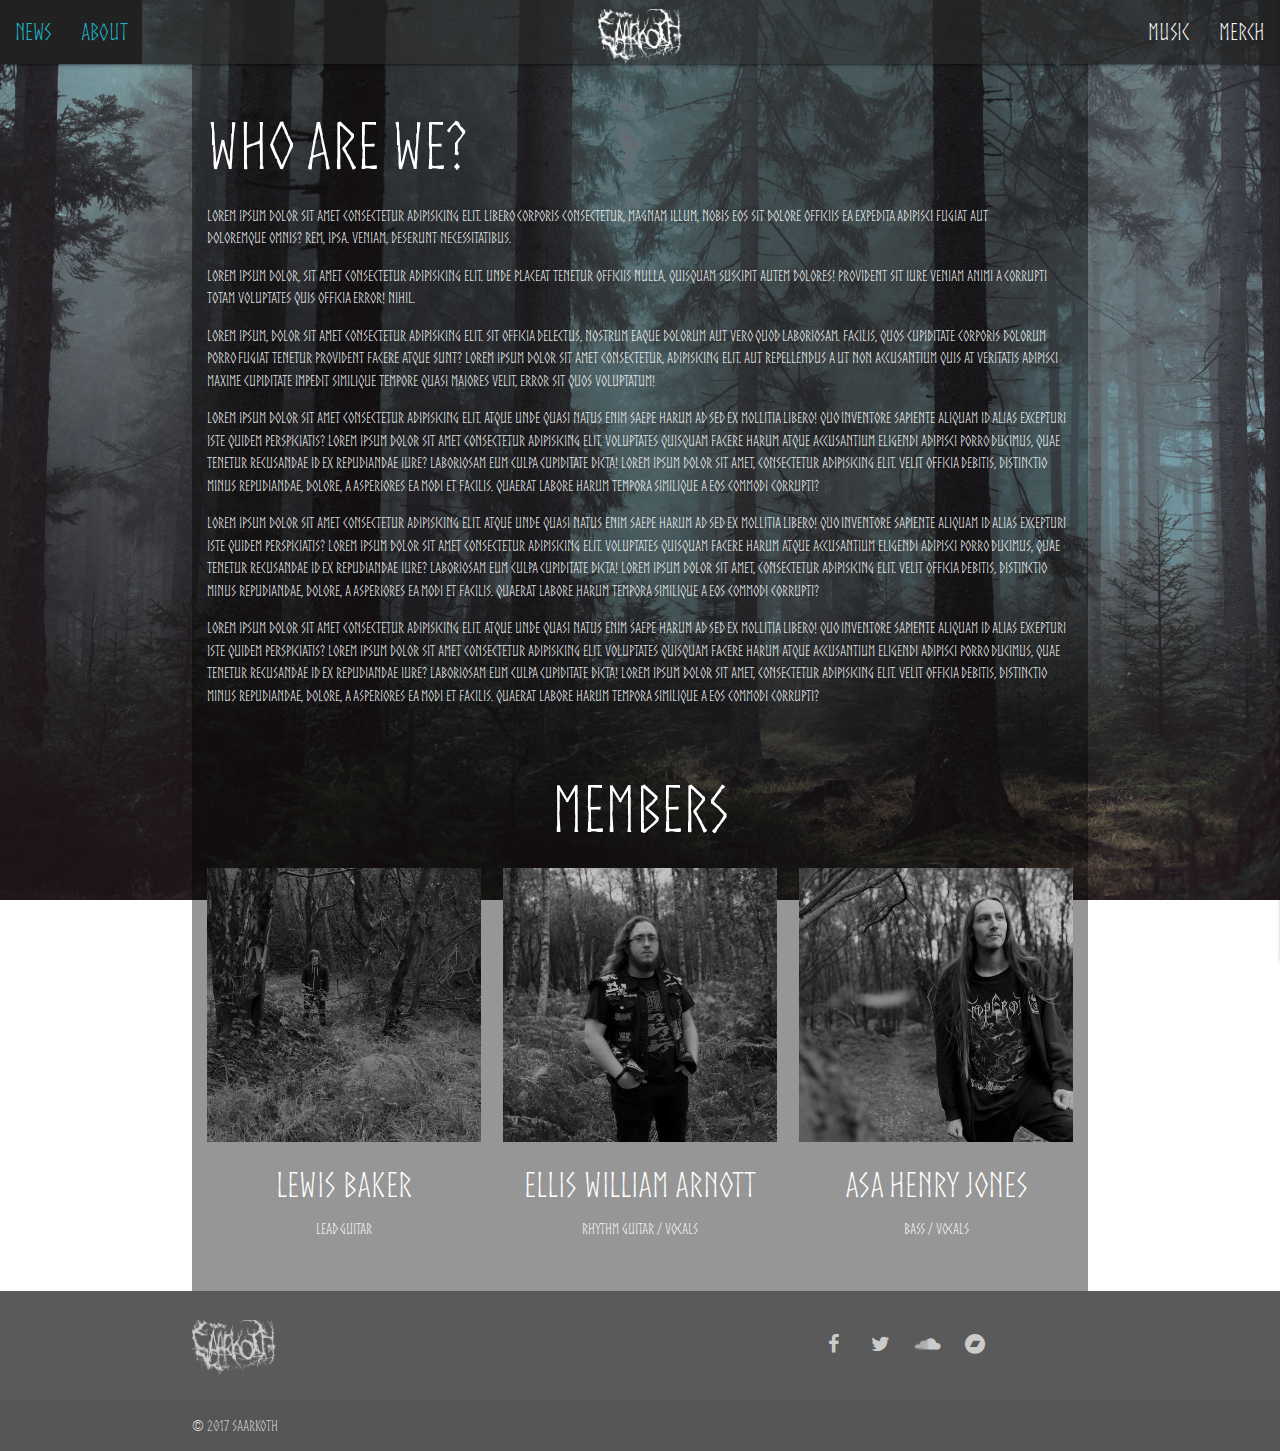
==== about.html @ b8045ba5 "Fixed formatting and merchanside link on index" ====
<!DOCTYPE html>
<html lang="en">

<head>
	<meta charset="UTF-8">
	<meta name="viewport" content="width=device-width, initial-scale=1.0">
	<meta http-equiv="X-UA-Compatible" content="ie=edge">
	<title>Saarkoth - News</title>
	<link rel="stylesheet" href="css/myStyle.css" type="text/css">
	<link rel="stylesheet" href="css/font-awesome.min.css">
</head>

<style>
	@media (min-aspect-ratio: 4/3) {
		#float-img {
			width: auto;
			height: 50%;
			float: right;
			padding: 20px;
		}
	}

	@media (max-aspect-ratio: 4/3) {
		#float-img {
			float: none;
		}
	}
</style>

<body>
	<!-- HEADER -->
	<header>
		<!-- NAVIGATION -->
		<nav>
			<div class="nav-wrapper">

				<!-- NAV BRAND-LOGO and MOBILE NAV-MENU BUTTON -->
				<a href="index.html" class="brand-logo center">
          <img class="navbar-logo" src="assets/logoMin.png" alt="">
        </a>
				<a href="#" data-activates="mobile-demo" class="right button-collapse">
          <i class="material-icons">menu</i>
        </a>

				<!-- LEFT OF BRAND-LOGO -->
				<ul class="left hide-on-med-and-down">
					<li>
						<a href="news.html">News</a>
					</li>
					<li class="active">
						<a href="about.html">About</a>
					</li>
				</ul>
				<!-- RIGHT OF BRAND-LOGO -->
				<ul class="right hide-on-med-and-down">
					<li>
						<a href="music.html">Music</a>
					</li>
					<li>
						<a href="merch.html">Merch</a>
					</li>
				</ul>

				<!-- MOBILE NAV-MENU -->
				<ul class="side-nav" id="mobile-demo">
					<li>
						<a href="news.html">News</a>
					</li>
					<li class="active">
						<a href="about.html">About</a>
					</li>
					<li>
						<a href="music.html">Music</a>
					</li>
					<li>
						<a href="merch.html">Merch</a>
					</li>
				</ul>

			</div>
		</nav>
		<!-- END NAVIGATION -->
	</header>
	<!-- END HEADER -->

	<!-- SECTIONS -->
	<main class="container">
		<section id="band">
			<div class="row">
				<div class="col s12 m12">
					<h1>Who are we?</h1>
					<img id="float-img" class="responsive-img center" src="http://via.placeholder.com/500x500" alt="">
					<p>Lorem ipsum dolor sit amet consectetur adipisicing elit. Libero corporis consectetur, magnam illum, nobis eos sit dolore officiis ea expedita adipisci fugiat aut doloremque omnis? Rem, ipsa. Veniam, deserunt necessitatibus.</p>
					<p>Lorem ipsum dolor, sit amet consectetur adipisicing elit. Unde placeat tenetur officiis nulla, quisquam suscipit autem dolores! Provident sit iure veniam animi a corrupti totam voluptates quis officia error! Nihil.</p>
					<p>Lorem ipsum, dolor sit amet consectetur adipisicing elit. Sit officia delectus, nostrum eaque dolorum aut vero quod laboriosam. Facilis, quos cupiditate corporis dolorum porro fugiat tenetur provident facere atque sunt? Lorem ipsum dolor sit amet
						consectetur, adipisicing elit. Aut repellendus a ut non accusantium quis at veritatis adipisci maxime cupiditate impedit similique tempore quasi maiores velit, error sit quos voluptatum!</p>
					<p>Lorem ipsum dolor sit amet consectetur adipisicing elit. Atque unde quasi natus enim saepe harum ad sed ex mollitia libero! Quo inventore sapiente aliquam id alias excepturi iste quidem perspiciatis? Lorem ipsum dolor sit amet consectetur adipisicing
						elit. Voluptates quisquam facere harum atque accusantium eligendi adipisci porro ducimus, quae tenetur recusandae id ex repudiandae iure? Laboriosam eum culpa cupiditate dicta! Lorem ipsum dolor sit amet, consectetur adipisicing elit. Velit officia
						debitis, distinctio minus repudiandae, dolore, a asperiores ea modi et facilis. Quaerat labore harum tempora similique a eos commodi corrupti?</p>
					<p>Lorem ipsum dolor sit amet consectetur adipisicing elit. Atque unde quasi natus enim saepe harum ad sed ex mollitia libero! Quo inventore sapiente aliquam id alias excepturi iste quidem perspiciatis? Lorem ipsum dolor sit amet consectetur adipisicing
						elit. Voluptates quisquam facere harum atque accusantium eligendi adipisci porro ducimus, quae tenetur recusandae id ex repudiandae iure? Laboriosam eum culpa cupiditate dicta! Lorem ipsum dolor sit amet, consectetur adipisicing elit. Velit officia
						debitis, distinctio minus repudiandae, dolore, a asperiores ea modi et facilis. Quaerat labore harum tempora similique a eos commodi corrupti?</p>
					<p>Lorem ipsum dolor sit amet consectetur adipisicing elit. Atque unde quasi natus enim saepe harum ad sed ex mollitia libero! Quo inventore sapiente aliquam id alias excepturi iste quidem perspiciatis? Lorem ipsum dolor sit amet consectetur adipisicing
						elit. Voluptates quisquam facere harum atque accusantium eligendi adipisci porro ducimus, quae tenetur recusandae id ex repudiandae iure? Laboriosam eum culpa cupiditate dicta! Lorem ipsum dolor sit amet, consectetur adipisicing elit. Velit officia
						debitis, distinctio minus repudiandae, dolore, a asperiores ea modi et facilis. Quaerat labore harum tempora similique a eos commodi corrupti?</p>
					<!-- </div> -->
					<!-- <div class="col m5"> -->
				</div>
		</section>

		<section id="members">
			<div class="row">
				<div class="col s12 m12">
					<h1 class="center">Members</h1>
					<!-- <h1>Members</h1> -->
				</div>
				<div class="col m4">
					<img class="responsive-img center" src="assets/lewis.jpg" alt="">
					<h4 class="center">Lewis Baker</h4>
					<p class="center">Lead Guitar</p>
				</div>
				<div class="col m4">
					<img class="responsive-img center" src="assets/ellis.jpg" alt="">
					<h4 class="center">Ellis William Arnott</h4>
					<p class="center">Rhythm Guitar / Vocals</p>
				</div>
				<div class="col m4">
					<img class="responsive-img center" src="assets/asa.jpg" alt="">
					<h4 class="center">Asa Henry Jones</h4>
					<p class="center">Bass / Vocals</p>
				</div>

		</section>
	</main>

	<!-- FOOTER -->
	<footer class="page-footer">
		<div class="container">
			<div class="row">
				<div class="col l6 s12">
					<img class="navbar-logo" style="opacity: 0.7" src="assets/logoMin.png" alt="">
				</div>
				<div class="col l4 offset-l2 s12">
					<ul>
						<li>
							<a class="col s2" href="https://www.facebook.com/saarkoth/" target="_blank">
                <i id="fb" class="fa fa-facebook-f fa-lg footer-social center"></i>
              </a>
						</li>
						<li>
							<a class="col s2" href="https://twitter.com/saarkoth" target="_blank">
                <i id="tw" class="fa fa-twitter fa-lg footer-social center"></i>
              </a>
						</li>
						<li>
							<a class="col s2" href="https://soundcloud.com/user-985488728" target="_blank">
                <i id="sc" class="fa fa-soundcloud fa-lg footer-social center"></i>
              </a>
						</li>
						<li>
							<a class="col s2" href="https://saarkothofficial.bandcamp.com/releases" target="_blank">
                <i id="bc" class="fa fa-bandcamp fa-lg footer-social center"></i>
              </a>
						</li>
					</ul>
				</div>
			</div>
		</div>
		<div class="footer-copyright">
			<div class="container">
				<span style="font-family:Roboto;">©</span> 2017 Saarkoth
			</div>
		</div>
	</footer>
	<!-- END FOOTER -->

	<!-- SCRIPTS -->
	<script src="https://ajax.googleapis.com/ajax/libs/jquery/3.2.1/jquery.min.js"></script>
	<script src="js/materialize.min.js"></script>
	<script src="js/myScripts.js"></script>
</body>

</html>
---- css/myStyle.css ----
/* CSS sheets */
@import url("https://fonts.googleapis.com/icon?family=Material+Icons");
@import url("materialize.min.css");
@import url("animate.css");
@import url("hover-min.css");
@import url("font-awesome.css");

/* ELEMENTS */
html {
    font-family: "Norse";
    color: white;
}
body {
    background-image: url(../assets/bg.jpg);
    background-attachment: fixed;
    background-size: cover;
}
main {
    background-color: #00000069;
    padding: 15px;
}

/* END ELEMENTS */

nav {
background-color: #212121bd;
font-family: "Norse";
text-align: center;
}

.side-nav {
    background-color: #212121f1;
}
.side-nav li > a {
    color: rgba(255, 255, 255, 0.815);
}
a.side-nav {
    color: #fff;
}
nav ul li.active {
    background-color: #212121;
}
nav ul li.active > a {
    color: rgb(30, 188, 209);
}

nav ul a {
font-size: 1.5rem;

}

nav ul a:hover {
background-color: #212121;
color: rgb(30, 188, 209);
}

img.navbar-logo {
    height: 64px;
    padding-top: 1vh;
    object-fit: contain;
}
img.navbar-logo:hover {
    border-bottom: medium rgb(30, 188, 209);
}


/* TESTING AREA */
.page-footer {
    background-color: #212121bd;
}

i.footer-social {
    color: rgba(255, 255, 255, 0.7);
    border-radius: 50%;
    width: 36px;
    height: 36px;
    text-align: center;
    vertical-align: middle;
    line-height: 36px;
    background: rgba(0, 0, 0, 0);
}
#fb:hover {
    background: #3B5998;
    color: white;
}
#tw:hover {
    background: #5AA3BF;
    color: white;
}
#sc:hover {
    background: #FF5500;
    color: white;
}
#bc:hover {
    background: #639AA9;
    color: white;
}

.shopping, i.shopping {
    margin: 0 15px;
    color: white;
}
a.shopping > i:hover{
    color: orangered;
}
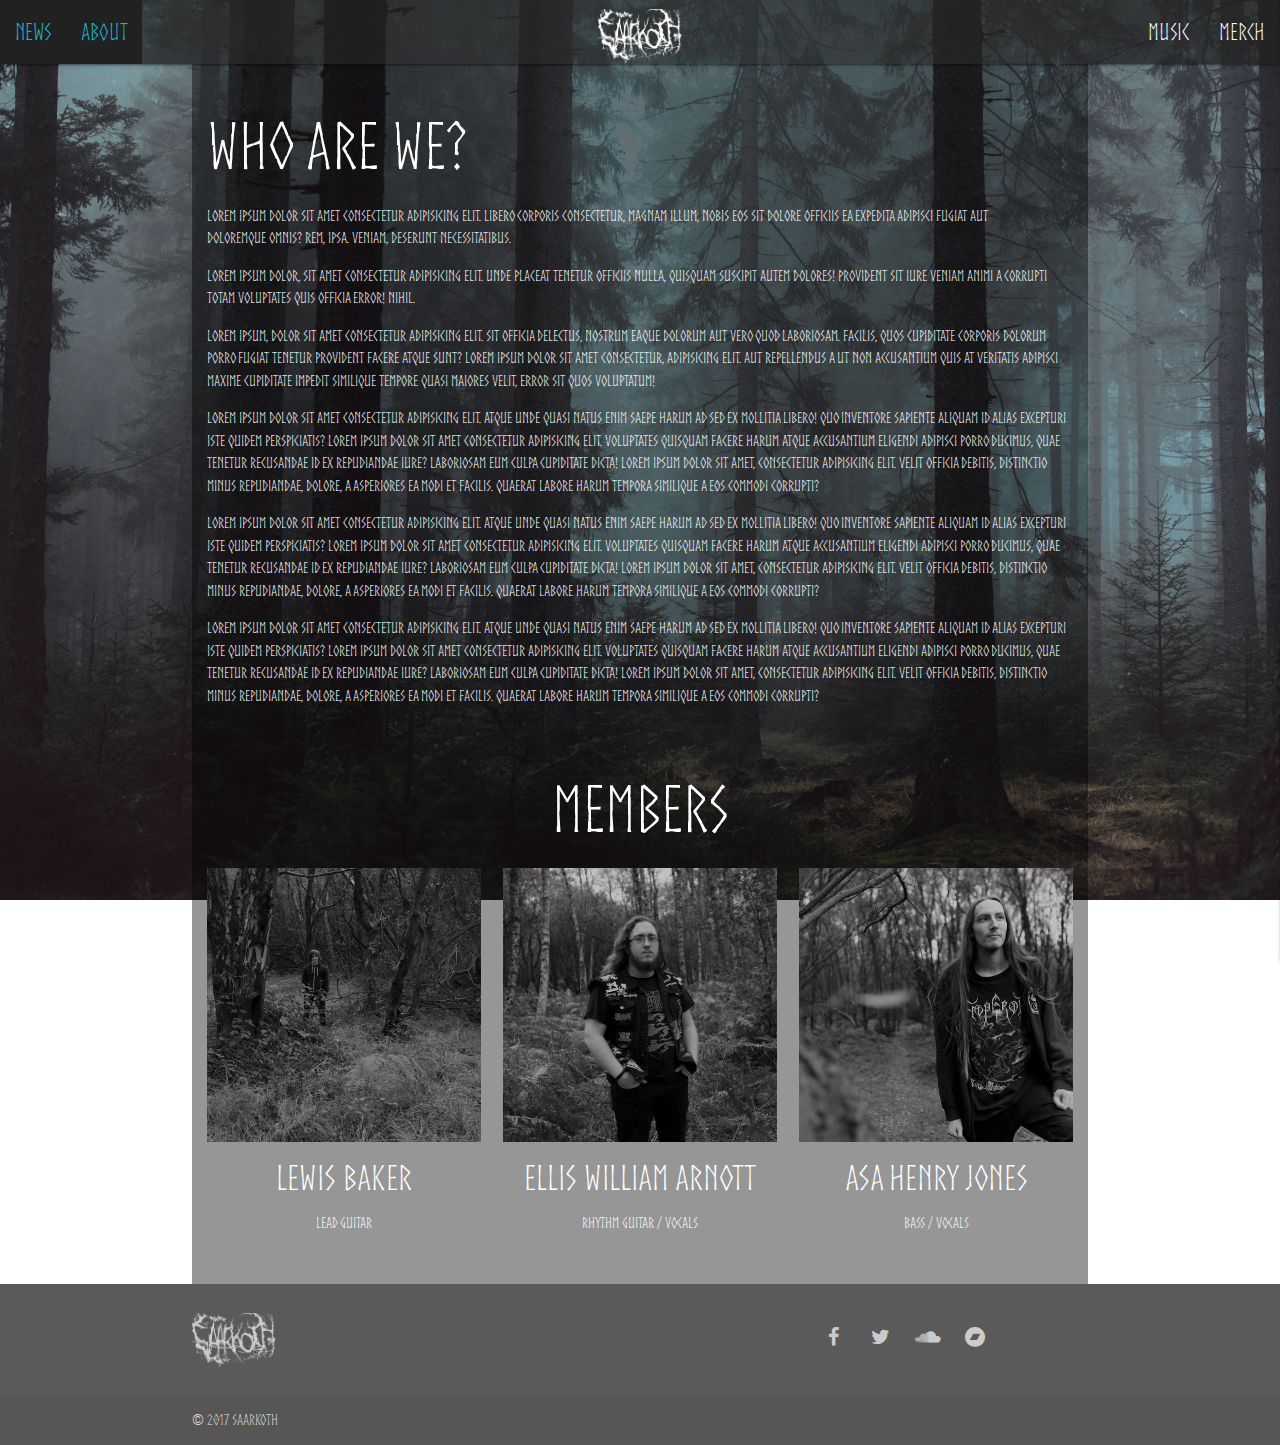
==== commit ea734e30: "Added support for material boxed images." ====
--- a/about.html
+++ b/about.html
@@ -115,17 +115,17 @@
 					<!-- <h1>Members</h1> -->
 				</div>
 				<div class="col m4">
-					<img class="responsive-img center" src="assets/lewis.jpg" alt="">
+					<img class="responsive-img center materialboxed" width="500" src="assets/lewis.jpg" alt="">
 					<h4 class="center">Lewis Baker</h4>
 					<p class="center">Lead Guitar</p>
 				</div>
 				<div class="col m4">
-					<img class="responsive-img center" src="assets/ellis.jpg" alt="">
+					<img class="responsive-img center materialboxed" width="500" src="assets/ellis.jpg" alt="">
 					<h4 class="center">Ellis William Arnott</h4>
 					<p class="center">Rhythm Guitar / Vocals</p>
 				</div>
 				<div class="col m4">
-					<img class="responsive-img center" src="assets/asa.jpg" alt="">
+					<img class="responsive-img center materialboxed" width="500" src="assets/asa.jpg" alt="">
 					<h4 class="center">Asa Henry Jones</h4>
 					<p class="center">Bass / Vocals</p>
 				</div>
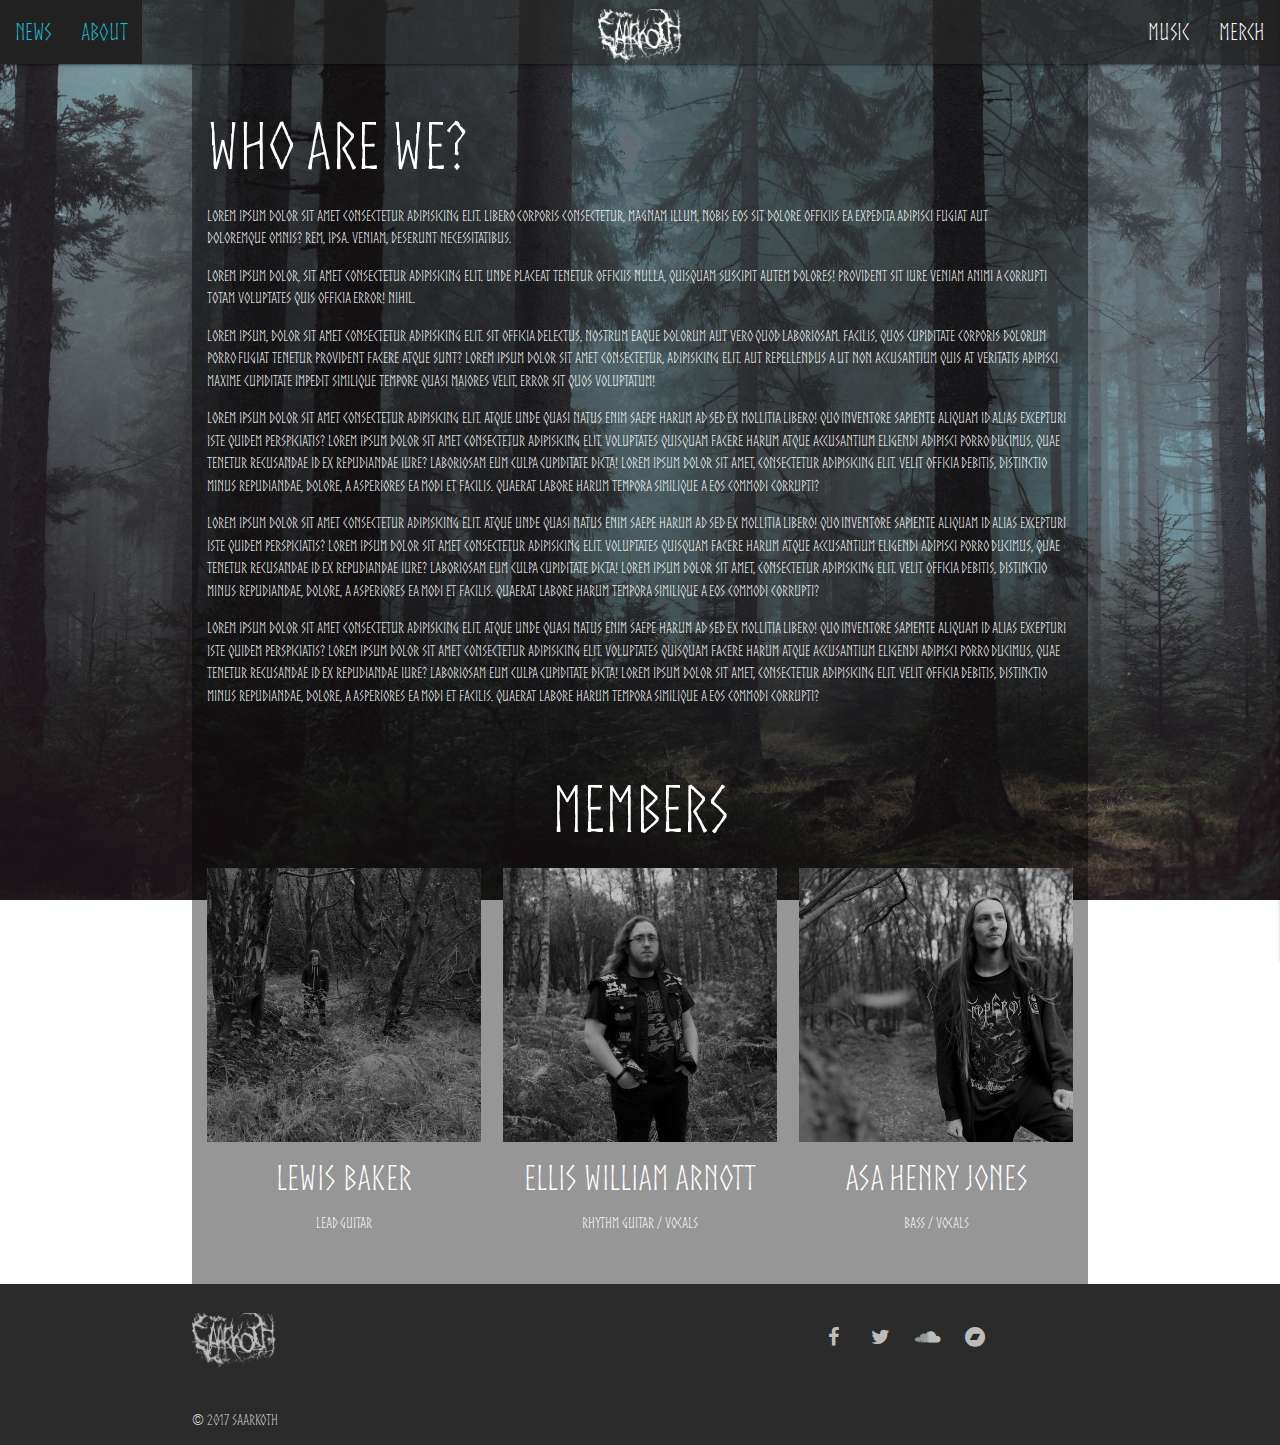
==== commit 70b8a348: "Added favicon and edited merch/music" ====
--- a/about.html
+++ b/about.html
@@ -8,6 +8,8 @@
 	<title>Saarkoth - News</title>
 	<link rel="stylesheet" href="css/myStyle.css" type="text/css">
 	<link rel="stylesheet" href="css/font-awesome.min.css">
+	<link rel="icon" href="./assets/favicon.png">
+	
 </head>
 
 <style>
--- a/css/myStyle.css
+++ b/css/myStyle.css
@@ -22,6 +22,7 @@
 
 /* END ELEMENTS */
 
+/* NAVBAR */
 nav {
 background-color: #212121bd;
 font-family: "Norse";
@@ -62,11 +63,11 @@
 img.navbar-logo:hover {
     border-bottom: medium rgb(30, 188, 209);
 }
+/* END NAVBAR */
 
-
-/* TESTING AREA */
+/* FOOTER */
 .page-footer {
-    background-color: #212121bd;
+    background-color: rgba(20,20,20,.9);
 }
 
 i.footer-social {
@@ -95,7 +96,9 @@
     background: #639AA9;
     color: white;
 }
+/* END FOOTER */
 
+/* SHOP SECTIONS */
 .shopping, i.shopping {
     margin: 0 15px;
     color: white;
@@ -103,3 +106,18 @@
 a.shopping > i:hover{
     color: orangered;
 }
+
+
+/* END SHOP SECTIONS*/
+
+/* TESTING AREA */
+h4.news-subhead{
+	color: darkgrey;
+	padding-top: 5px;
+	margin: auto;
+	/*text-align: right;*/
+}
+h1.news-subhead{
+	padding-bottom: 0;
+	margin: 0;
+}
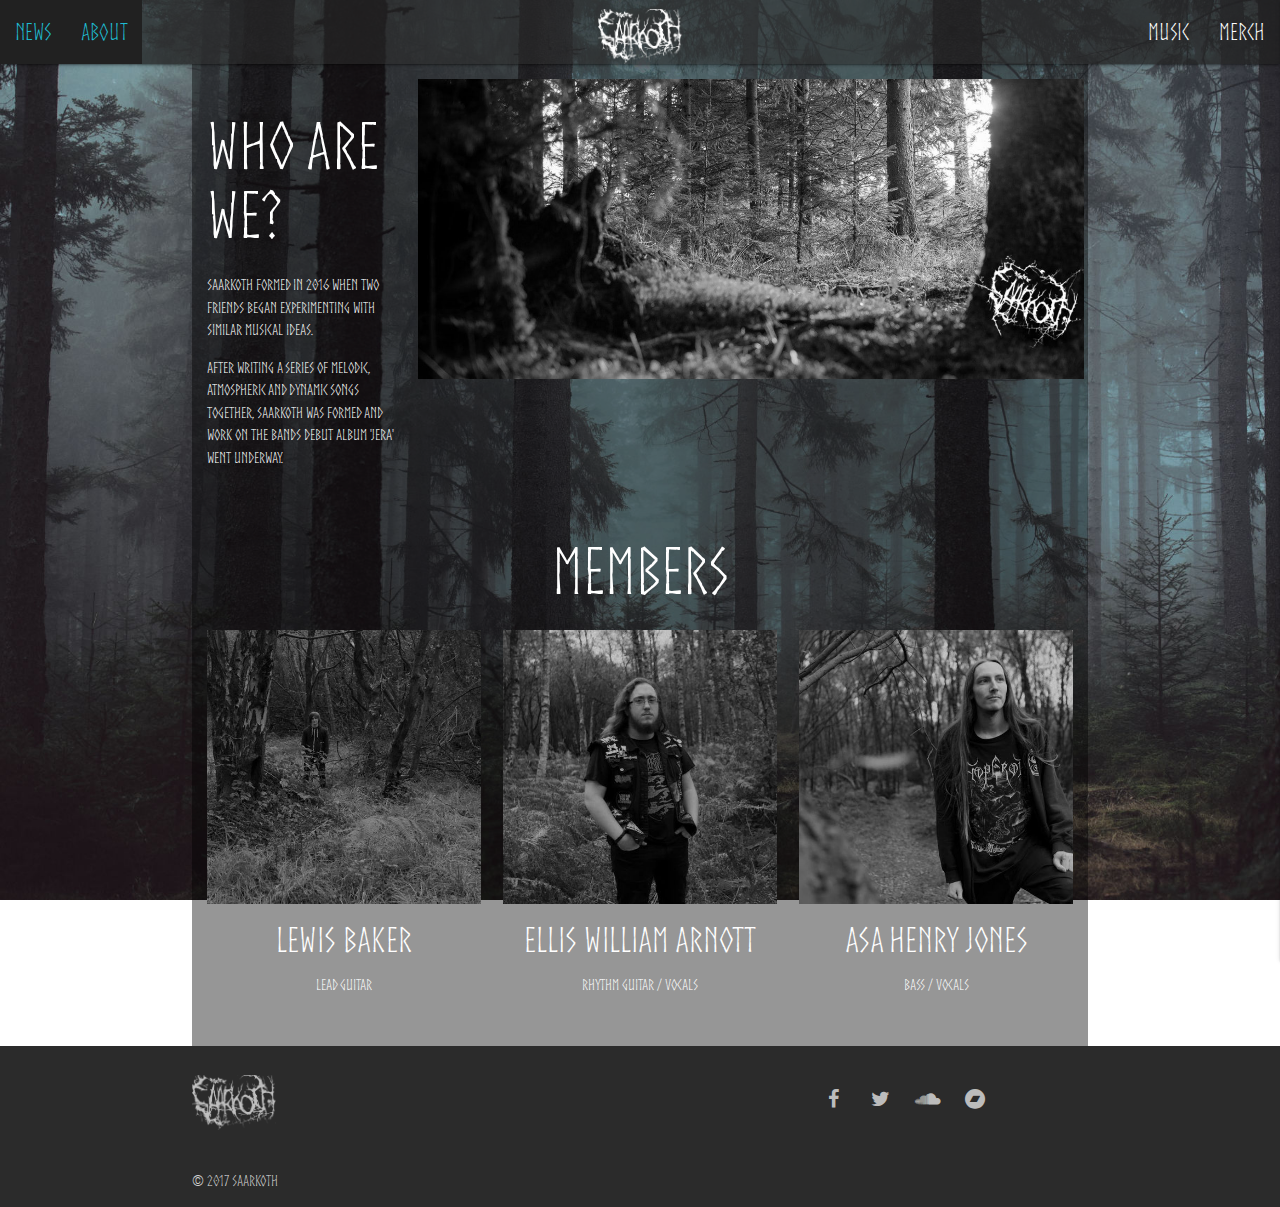
==== commit 6afa9e06: "About page updates" ====
--- a/about.html
+++ b/about.html
@@ -9,7 +9,7 @@
 	<link rel="stylesheet" href="css/myStyle.css" type="text/css">
 	<link rel="stylesheet" href="css/font-awesome.min.css">
 	<link rel="icon" href="./assets/favicon.png">
-	
+
 </head>
 
 <style>
@@ -89,24 +89,12 @@
 	<main class="container">
 		<section id="band">
 			<div class="row">
-				<div class="col s12 m12">
+				<div class="col m3">
 					<h1>Who are we?</h1>
-					<img id="float-img" class="responsive-img center" src="http://via.placeholder.com/500x500" alt="">
-					<p>Lorem ipsum dolor sit amet consectetur adipisicing elit. Libero corporis consectetur, magnam illum, nobis eos sit dolore officiis ea expedita adipisci fugiat aut doloremque omnis? Rem, ipsa. Veniam, deserunt necessitatibus.</p>
-					<p>Lorem ipsum dolor, sit amet consectetur adipisicing elit. Unde placeat tenetur officiis nulla, quisquam suscipit autem dolores! Provident sit iure veniam animi a corrupti totam voluptates quis officia error! Nihil.</p>
-					<p>Lorem ipsum, dolor sit amet consectetur adipisicing elit. Sit officia delectus, nostrum eaque dolorum aut vero quod laboriosam. Facilis, quos cupiditate corporis dolorum porro fugiat tenetur provident facere atque sunt? Lorem ipsum dolor sit amet
-						consectetur, adipisicing elit. Aut repellendus a ut non accusantium quis at veritatis adipisci maxime cupiditate impedit similique tempore quasi maiores velit, error sit quos voluptatum!</p>
-					<p>Lorem ipsum dolor sit amet consectetur adipisicing elit. Atque unde quasi natus enim saepe harum ad sed ex mollitia libero! Quo inventore sapiente aliquam id alias excepturi iste quidem perspiciatis? Lorem ipsum dolor sit amet consectetur adipisicing
-						elit. Voluptates quisquam facere harum atque accusantium eligendi adipisci porro ducimus, quae tenetur recusandae id ex repudiandae iure? Laboriosam eum culpa cupiditate dicta! Lorem ipsum dolor sit amet, consectetur adipisicing elit. Velit officia
-						debitis, distinctio minus repudiandae, dolore, a asperiores ea modi et facilis. Quaerat labore harum tempora similique a eos commodi corrupti?</p>
-					<p>Lorem ipsum dolor sit amet consectetur adipisicing elit. Atque unde quasi natus enim saepe harum ad sed ex mollitia libero! Quo inventore sapiente aliquam id alias excepturi iste quidem perspiciatis? Lorem ipsum dolor sit amet consectetur adipisicing
-						elit. Voluptates quisquam facere harum atque accusantium eligendi adipisci porro ducimus, quae tenetur recusandae id ex repudiandae iure? Laboriosam eum culpa cupiditate dicta! Lorem ipsum dolor sit amet, consectetur adipisicing elit. Velit officia
-						debitis, distinctio minus repudiandae, dolore, a asperiores ea modi et facilis. Quaerat labore harum tempora similique a eos commodi corrupti?</p>
-					<p>Lorem ipsum dolor sit amet consectetur adipisicing elit. Atque unde quasi natus enim saepe harum ad sed ex mollitia libero! Quo inventore sapiente aliquam id alias excepturi iste quidem perspiciatis? Lorem ipsum dolor sit amet consectetur adipisicing
-						elit. Voluptates quisquam facere harum atque accusantium eligendi adipisci porro ducimus, quae tenetur recusandae id ex repudiandae iure? Laboriosam eum culpa cupiditate dicta! Lorem ipsum dolor sit amet, consectetur adipisicing elit. Velit officia
-						debitis, distinctio minus repudiandae, dolore, a asperiores ea modi et facilis. Quaerat labore harum tempora similique a eos commodi corrupti?</p>
-					<!-- </div> -->
-					<!-- <div class="col m5"> -->
+					<p>Saarkoth formed in 2016 when two friends began experimenting with similar musical ideas.</p>
+					<p>After writing a series of melodic, atmospheric and dynamic songs together, Saarkoth was formed and work on the bands debut album 'Jera' went underway.</p>
+				</div>
+				<div class="col m9 test">
 				</div>
 		</section>
 
--- a/css/myStyle.css
+++ b/css/myStyle.css
@@ -121,3 +121,12 @@
 	padding-bottom: 0;
 	margin: 0;
 }
+
+.test {
+width: 100%;
+height: 300px;
+background-image: url(../assets/about.jpg);
+background-repeat: no-repeat;
+background-size: cover;
+background-position: bottom;
+}
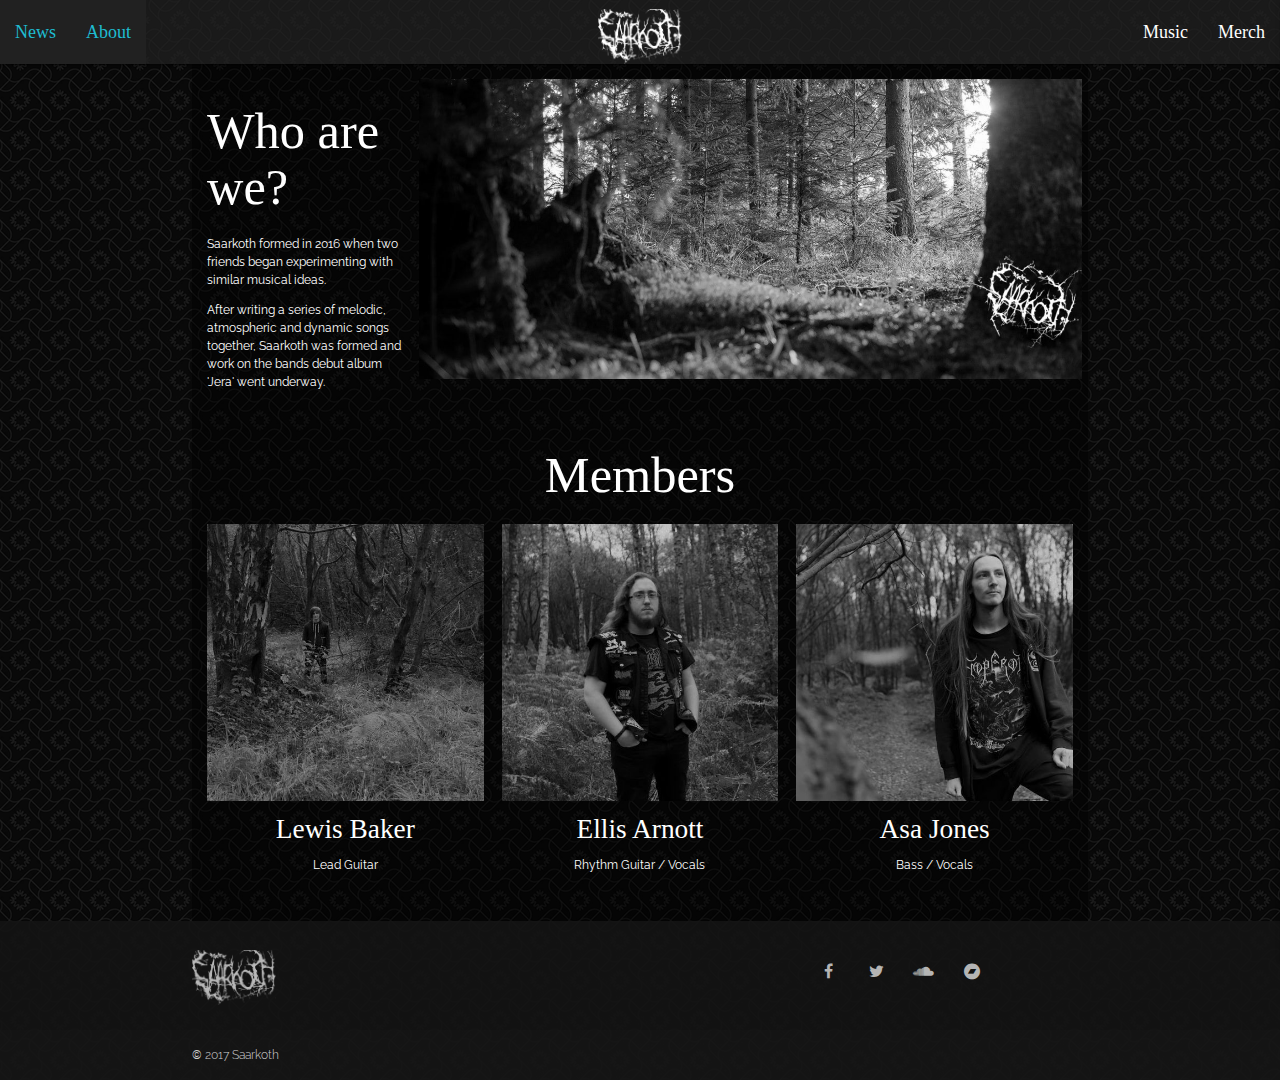
==== commit 6fbf7b5c: "News redesign" ====
--- a/about.html
+++ b/about.html
@@ -106,17 +106,17 @@
 				</div>
 				<div class="col m4">
 					<img class="responsive-img center materialboxed" width="500" src="assets/lewis.jpg" alt="">
-					<h4 class="center">Lewis Baker</h4>
+					<h4 class="center names">Lewis Baker</h4>
 					<p class="center">Lead Guitar</p>
 				</div>
 				<div class="col m4">
 					<img class="responsive-img center materialboxed" width="500" src="assets/ellis.jpg" alt="">
-					<h4 class="center">Ellis William Arnott</h4>
+					<h4 class="center names">Ellis Arnott</h4>
 					<p class="center">Rhythm Guitar / Vocals</p>
 				</div>
 				<div class="col m4">
 					<img class="responsive-img center materialboxed" width="500" src="assets/asa.jpg" alt="">
-					<h4 class="center">Asa Henry Jones</h4>
+					<h4 class="center names">Asa Jones</h4>
 					<p class="center">Bass / Vocals</p>
 				</div>
 
--- a/css/myStyle.css
+++ b/css/myStyle.css
@@ -1,19 +1,28 @@
 /* CSS sheets */
 @import url("https://fonts.googleapis.com/icon?family=Material+Icons");
+@import url("https://fonts.googleapis.com/css?family=Raleway");
 @import url("materialize.min.css");
 @import url("animate.css");
 @import url("hover-min.css");
 @import url("font-awesome.css");
+@import url("./fonts/norse/norse.css");
 
 /* ELEMENTS */
 html {
-    font-family: "Norse";
+    font-family: "Raleway";
+    font-size: 12px;
     color: white;
 }
+h1, h2, h3, h4, h5, h6 {
+    font-family: "Norse";
+    /* font-weight: bold; */
+}
 body {
-    background-image: url(../assets/bg.jpg);
-    background-attachment: fixed;
-    background-size: cover;
+    /*background-image: url(../assets/bg.jpg);*/
+    /*background-attachment: fixed;*/
+    /*background-size: cover;*/
+		background-image: url(../assets/curls.png);
+		background-repeat: repeat;
 }
 main {
     background-color: #00000069;
@@ -130,3 +139,26 @@
 background-size: cover;
 background-position: bottom;
 }
+
+.article-news {
+	background-color: #ffffff09;
+    /* padding: 10px; */
+    height: 100%;
+    /* white-space: nowrap; */
+}
+
+.article-content {
+    border-style: double;
+    border-color: white;
+    border-left: none;
+    border-right: none;
+}
+
+.content-img {
+    box-shadow: 0 2px 3px rgba(10, 10, 10, 0.1),0 0 0 1px rgba(10, 10, 10, 0.1);
+    display: block;
+    margin-left: auto;
+    margin-right: auto;
+    border-radius: 10px;
+    width: 100%;
+}
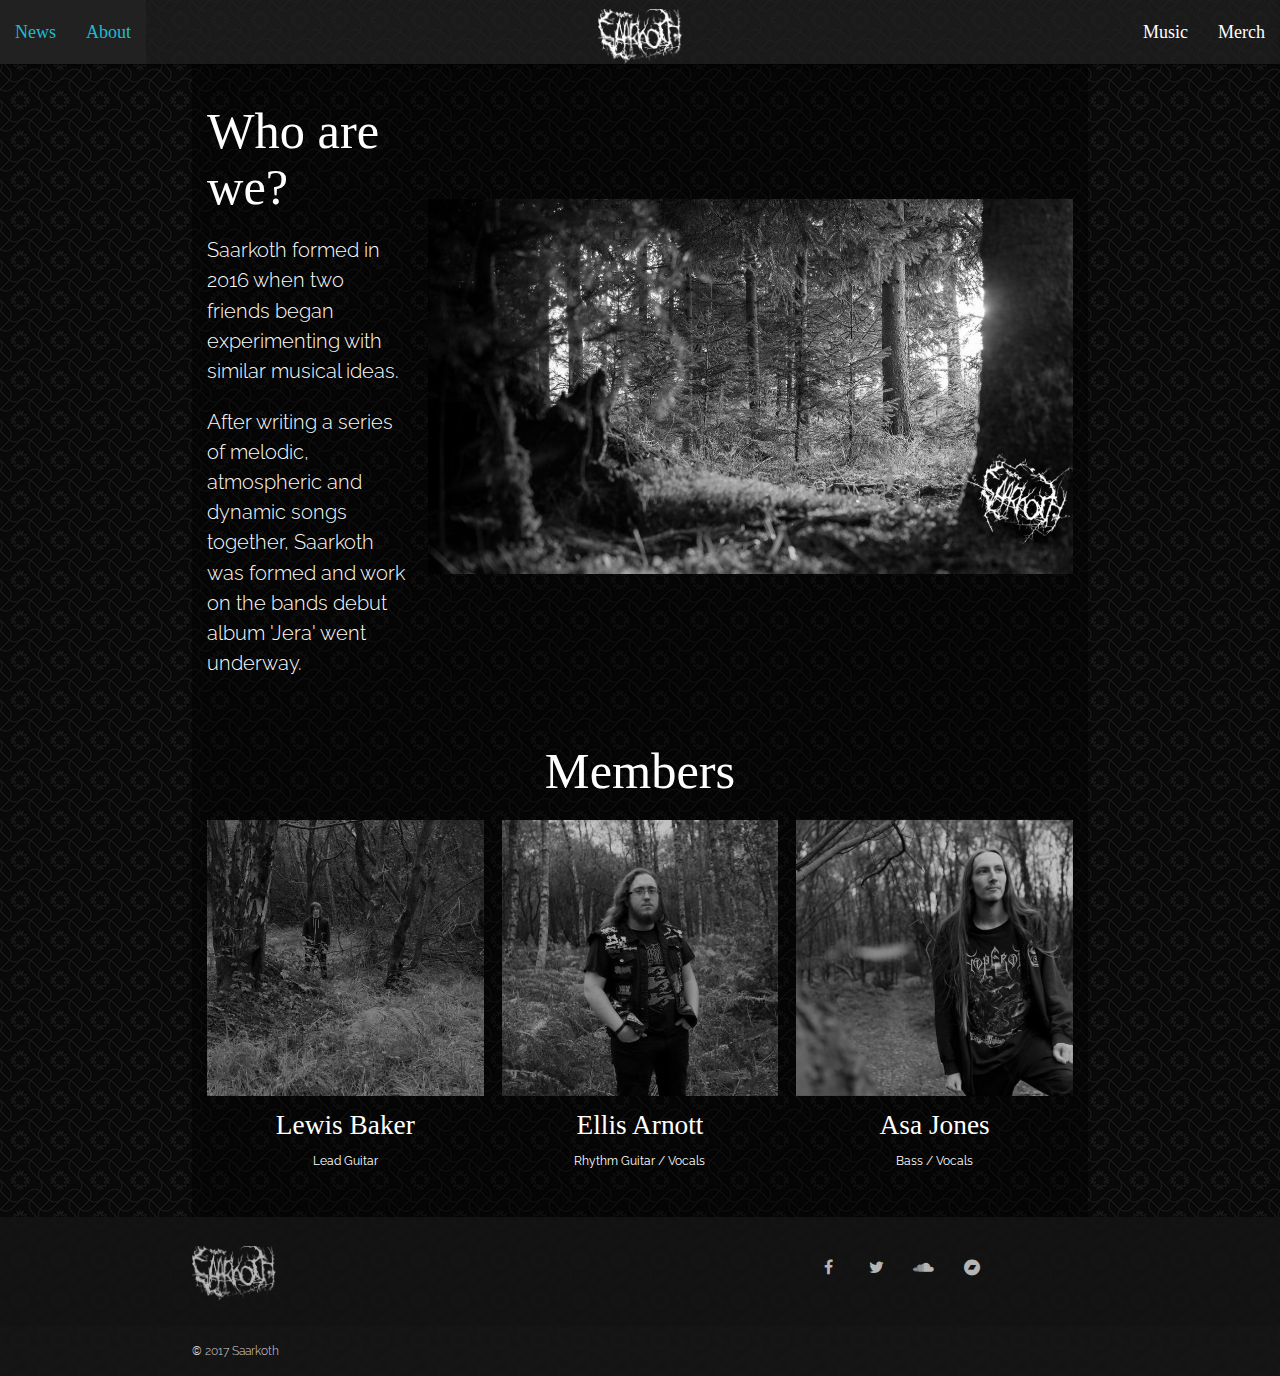
==== commit f3f1c5f2: "Work on tour info" ====
--- a/about.html
+++ b/about.html
@@ -88,13 +88,16 @@
 	<!-- SECTIONS -->
 	<main class="container">
 		<section id="band">
-			<div class="row">
-				<div class="col m3">
+			<div class="row valign-wrapper">
+				<div class="col l3">
+					<div class="flow-text">
 					<h1>Who are we?</h1>
 					<p>Saarkoth formed in 2016 when two friends began experimenting with similar musical ideas.</p>
 					<p>After writing a series of melodic, atmospheric and dynamic songs together, Saarkoth was formed and work on the bands debut album 'Jera' went underway.</p>
 				</div>
-				<div class="col m9 test">
+				</div>
+				<div class="col l9">
+					<img class="responsive-img" src="./assets/about.jpg">
 				</div>
 		</section>
 
--- a/css/myStyle.css
+++ b/css/myStyle.css
@@ -133,7 +133,7 @@
 
 .test {
 width: 100%;
-height: 300px;
+height: auto;
 background-image: url(../assets/about.jpg);
 background-repeat: no-repeat;
 background-size: cover;
@@ -162,3 +162,12 @@
     border-radius: 10px;
     width: 100%;
 }
+
+.tinfo {
+    padding-top: 50px;
+    padding-bottom: 30px;
+}
+
+th {
+    font-weight: bold;
+}
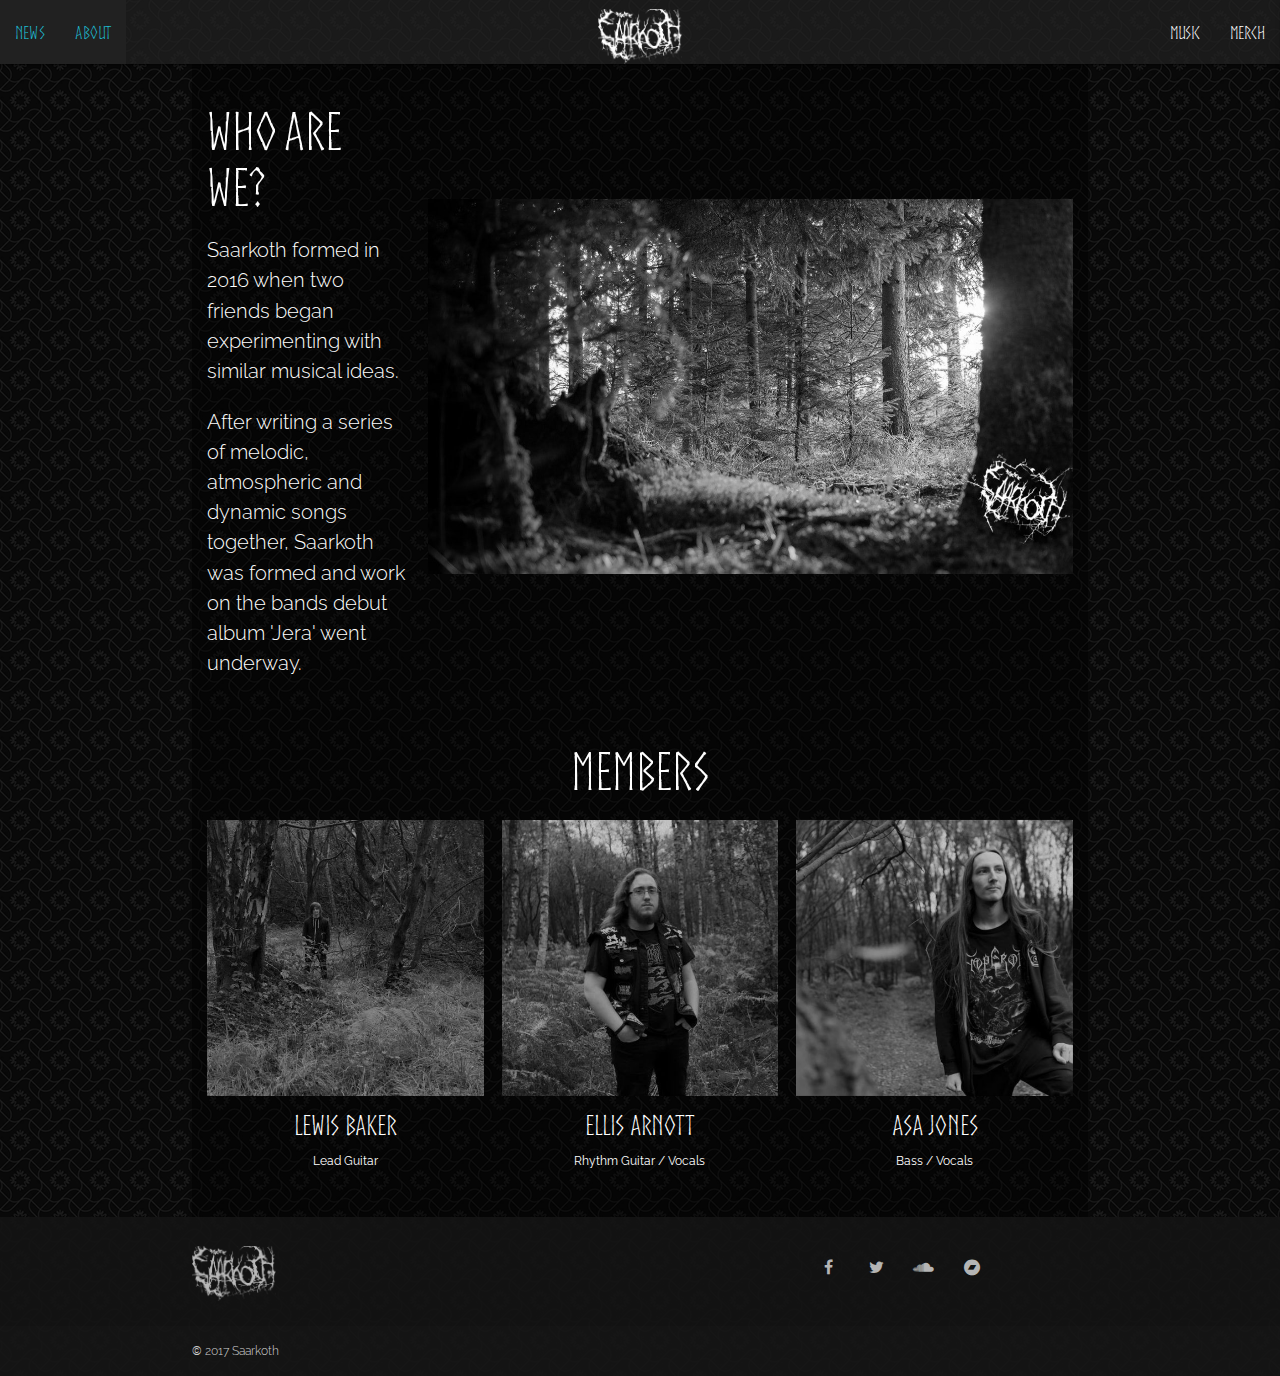
==== commit f11413df: "finishing for demo" ====
--- a/about.html
+++ b/about.html
@@ -5,29 +5,12 @@
 	<meta charset="UTF-8">
 	<meta name="viewport" content="width=device-width, initial-scale=1.0">
 	<meta http-equiv="X-UA-Compatible" content="ie=edge">
-	<title>Saarkoth - News</title>
+	<title>Saarkoth - About</title>
 	<link rel="stylesheet" href="css/myStyle.css" type="text/css">
 	<link rel="stylesheet" href="css/font-awesome.min.css">
 	<link rel="icon" href="./assets/favicon.png">
 
 </head>
-
-<style>
-	@media (min-aspect-ratio: 4/3) {
-		#float-img {
-			width: auto;
-			height: 50%;
-			float: right;
-			padding: 20px;
-		}
-	}
-
-	@media (max-aspect-ratio: 4/3) {
-		#float-img {
-			float: none;
-		}
-	}
-</style>
 
 <body>
 	<!-- HEADER -->
--- a/css/myStyle.css
+++ b/css/myStyle.css
@@ -5,7 +5,29 @@
 @import url("animate.css");
 @import url("hover-min.css");
 @import url("font-awesome.css");
-@import url("./fonts/norse/norse.css");
+
+/*NORSE FONTS*/
+@font-face {
+    font-family: 'Norse';
+    src: url('../fonts/norse/Norse-Bold.eot');
+    src: url('../fonts/norse/Norse-Bold.eot?#iefix') format('embedded-opentype'),
+        url('../fonts/norse/Norse-Bold.woff2') format('woff2'),
+        url('../fonts/norse/Norse-Bold.woff') format('woff'),
+        url('../fonts/norse/Norse-Bold.ttf') format('truetype');
+    font-weight: bold;
+    font-style: normal;
+}
+
+@font-face {
+    font-family: 'Norse';
+    src: url('../fonts/norse/Norse.eot');
+    src: url('../fonts/norse/Norse.eot?#iefix') format('embedded-opentype'),
+        url('../fonts/norse/Norse.woff2') format('woff2'),
+        url('../fonts/norse/Norse.woff') format('woff'),
+        url('../fonts/norse/Norse.ttf') format('truetype');
+    font-weight: normal;
+    font-style: normal;
+}
 
 /* ELEMENTS */
 html {
@@ -171,3 +193,7 @@
 th {
     font-weight: bold;
 }
+
+.card {
+    background-color: rgba(255, 255, 255, 0.034);
+}